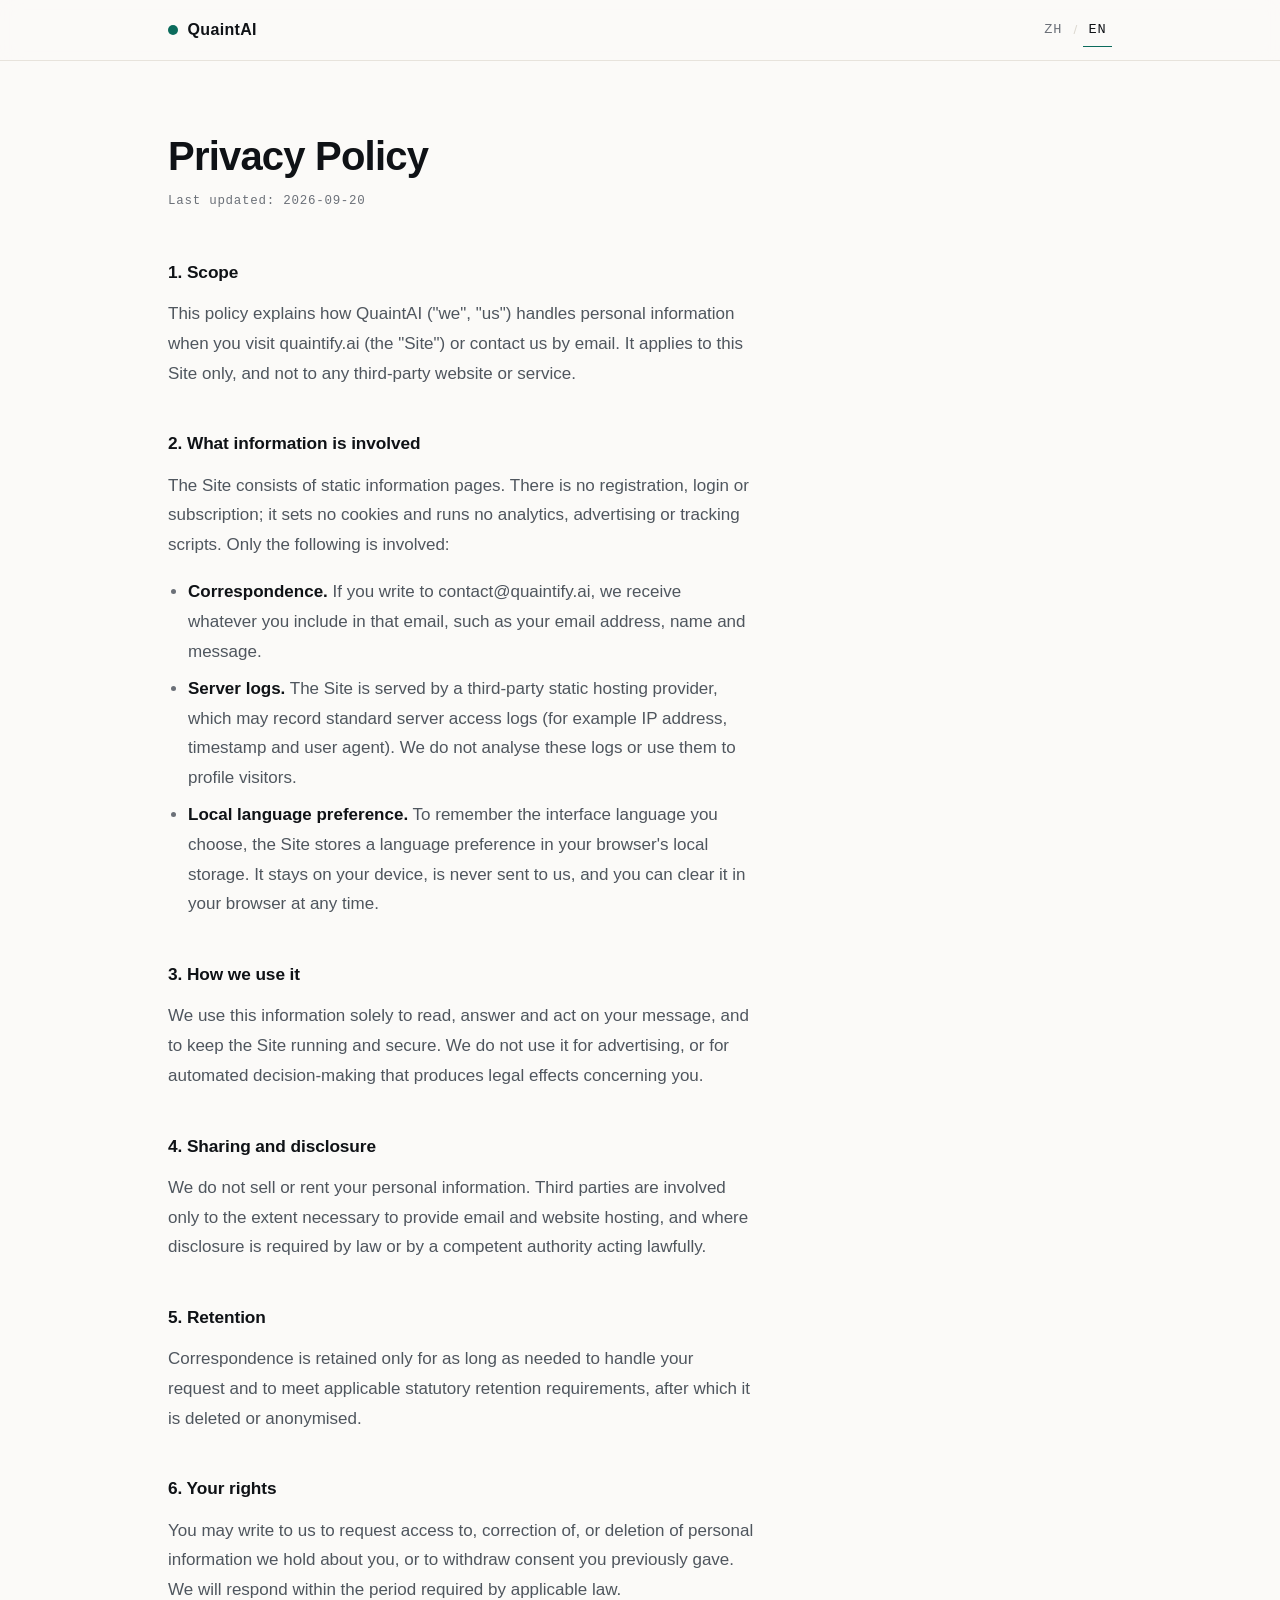
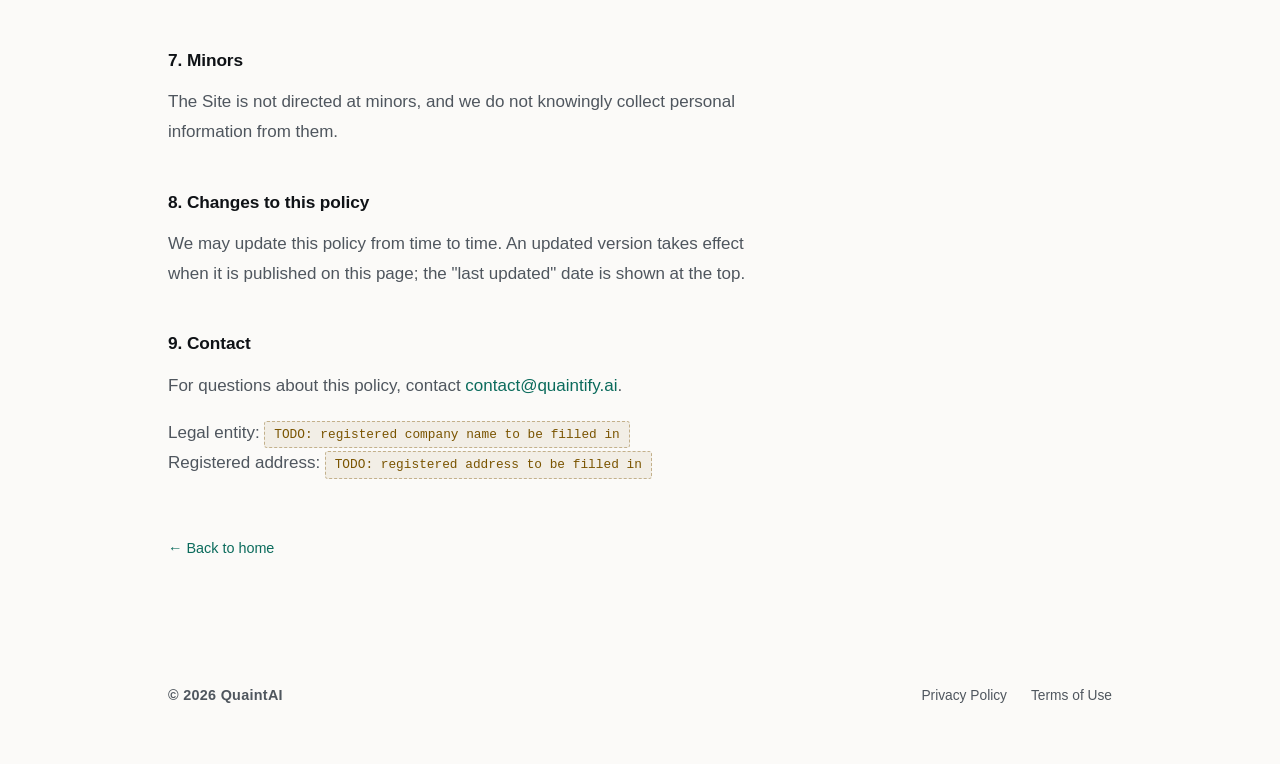
==== privacy.html @ 8a27c661 "QuaintAI placeholder site Bilingual (EN default) static one-pager plus privacy policy and terms. No " ====
<!DOCTYPE html>
<html lang="en" data-lang="en"
      data-title-zh="隐私政策 · QuaintAI"
      data-title-en="Privacy Policy · QuaintAI"
      data-desc-zh="QuaintAI 网站隐私政策：我们如何处理你在访问 quaintify.ai 或与我们来信时涉及的个人信息。"
      data-desc-en="QuaintAI website privacy policy: how we handle personal information when you visit quaintify.ai or write to us.">
<head>
<meta charset="utf-8">
<meta name="viewport" content="width=device-width, initial-scale=1">
<title>Privacy Policy · QuaintAI</title>
<meta name="description" id="meta-description" content="QuaintAI website privacy policy: how we handle personal information when you visit quaintify.ai or write to us.">
<meta name="theme-color" content="#0d0f12">
<meta name="robots" content="index, follow">
<meta property="og:type" content="article">
<meta property="og:site_name" content="QuaintAI">
<meta property="og:url" content="https://quaintify.ai/privacy.html">
<meta property="og:locale" id="og-locale" content="en_US">
<meta property="og:title" id="og-title" content="Privacy Policy · QuaintAI">
<meta property="og:description" id="og-description" content="QuaintAI website privacy policy: how we handle personal information when you visit quaintify.ai or write to us.">
<link rel="canonical" href="https://quaintify.ai/privacy.html">
<link rel="icon" href="data:image/svg+xml,%3Csvg xmlns='http://www.w3.org/2000/svg' viewBox='0 0 32 32'%3E%3Crect width='32' height='32' rx='7' fill='%230d0f12'/%3E%3Cpath d='M16 7.5a8.5 8.5 0 1 0 5.1 15.3l2.2 2.2 1.9-1.9-2.2-2.2A8.5 8.5 0 0 0 16 7.5zm0 3a5.5 5.5 0 1 1 0 11 5.5 5.5 0 0 1 0-11z' fill='%235fd3bc'/%3E%3C/svg%3E">
<link rel="stylesheet" href="assets/style.css">
</head>
<body>
<a class="skip-link" href="#main"><span lang="zh">跳到主要内容</span><span lang="en">Skip to main content</span></a>

<header class="site-header">
  <div class="wrap header-row">
    <a class="brand" href="./" aria-label="QuaintAI">
      <span class="brand-mark" aria-hidden="true"></span>
      <span class="brand-name">QuaintAI</span>
    </a>
    <div class="lang-switch" role="group" aria-label="Language / 语言">
      <button type="button" class="lang-btn" data-set-lang="zh" aria-pressed="false" aria-label="切换到中文 / Switch to Chinese">ZH</button>
      <span class="lang-sep" aria-hidden="true">/</span>
      <button type="button" class="lang-btn" data-set-lang="en" aria-pressed="true" aria-label="Switch to English">EN</button>
    </div>
  </div>
</header>

<main id="main" class="doc">
  <div class="wrap">
    <h1 class="doc-title"><span lang="zh">隐私政策</span><span lang="en">Privacy Policy</span></h1>
    <p class="doc-updated"><span lang="zh">最后更新：2026-09-20</span><span lang="en">Last updated: 2026-09-20</span></p>

    <div class="prose" lang="zh">
      <h2>一、适用范围</h2>
      <p>本政策说明 QuaintAI（以下称「我们」）在你访问 quaintify.ai（以下称「本网站」）或通过邮件与我们联系时，如何处理相关个人信息。本政策仅适用于本网站，不适用于任何第三方网站或服务。</p>

      <h2>二、我们处理哪些信息</h2>
      <p>本网站是静态信息页面，不设注册、登录或订阅功能，不使用 cookie，也不部署分析、广告或追踪脚本。涉及的信息仅限以下三类：</p>
      <ul>
        <li><strong>来信信息</strong>：当你通过 contact@quaintify.ai 与我们联系时，我们会收到你在邮件中提供的信息，例如邮箱地址、称呼与邮件正文内容。</li>
        <li><strong>访问日志</strong>：本网站由第三方静态网站托管服务承载，该服务可能按其通行做法记录服务器访问日志（例如 IP 地址、访问时间、浏览器标识）。我们不对这些日志进行分析或用户画像。</li>
        <li><strong>本地语言偏好</strong>：为记住你选择的界面语言，本网站会在你的浏览器本地存储中写入一项语言偏好。该数据仅保存在你的设备上，不会发送给我们，你可随时在浏览器中清除。</li>
      </ul>

      <h2>三、使用目的</h2>
      <p>上述信息仅用于阅读、回复和处理你的来信，以及维持本网站的正常运行与安全。我们不将其用于广告投放，也不用于对个人产生法律效果的自动化决策。</p>

      <h2>四、共享与披露</h2>
      <p>我们不出售、不出租你的个人信息。仅在下列范围内可能涉及第三方：为提供邮件与网站托管服务所必需的范围内；以及法律法规要求或主管机关依法要求披露时。</p>

      <h2>五、保存期限</h2>
      <p>来信及相关往来记录，仅在处理你的请求以及满足法定保存要求所必需的期间内保存，此后我们会删除或作匿名化处理。</p>

      <h2>六、你的权利</h2>
      <p>你可以来信要求访问、更正或删除我们持有的与你相关的个人信息，或撤回你此前作出的同意。我们会在适用法律规定的期限内答复。</p>

      <h2>七、未成年人</h2>
      <p>本网站不面向未成年人，我们也不会主动收集未成年人的个人信息。</p>

      <h2>八、本政策的变更</h2>
      <p>我们可能不时更新本政策。更新后的版本自在本页面发布之日起生效，请以页面顶部标注的「最后更新」日期为准。</p>

      <h2>九、联系方式</h2>
      <p>如对本政策有任何疑问，请联系 <a href="mailto:contact@quaintify.ai">contact@quaintify.ai</a>。</p>
      <p>
        注册主体：<span class="todo">TODO：待填写注册主体全称</span><br>
        注册地址：<span class="todo">TODO：待填写注册地址</span>
      </p>
    </div>

    <div class="prose" lang="en">
      <h2>1. Scope</h2>
      <p>This policy explains how QuaintAI ("we", "us") handles personal information when you visit quaintify.ai (the "Site") or contact us by email. It applies to this Site only, and not to any third-party website or service.</p>

      <h2>2. What information is involved</h2>
      <p>The Site consists of static information pages. There is no registration, login or subscription; it sets no cookies and runs no analytics, advertising or tracking scripts. Only the following is involved:</p>
      <ul>
        <li><strong>Correspondence.</strong> If you write to contact@quaintify.ai, we receive whatever you include in that email, such as your email address, name and message.</li>
        <li><strong>Server logs.</strong> The Site is served by a third-party static hosting provider, which may record standard server access logs (for example IP address, timestamp and user agent). We do not analyse these logs or use them to profile visitors.</li>
        <li><strong>Local language preference.</strong> To remember the interface language you choose, the Site stores a language preference in your browser's local storage. It stays on your device, is never sent to us, and you can clear it in your browser at any time.</li>
      </ul>

      <h2>3. How we use it</h2>
      <p>We use this information solely to read, answer and act on your message, and to keep the Site running and secure. We do not use it for advertising, or for automated decision-making that produces legal effects concerning you.</p>

      <h2>4. Sharing and disclosure</h2>
      <p>We do not sell or rent your personal information. Third parties are involved only to the extent necessary to provide email and website hosting, and where disclosure is required by law or by a competent authority acting lawfully.</p>

      <h2>5. Retention</h2>
      <p>Correspondence is retained only for as long as needed to handle your request and to meet applicable statutory retention requirements, after which it is deleted or anonymised.</p>

      <h2>6. Your rights</h2>
      <p>You may write to us to request access to, correction of, or deletion of personal information we hold about you, or to withdraw consent you previously gave. We will respond within the period required by applicable law.</p>

      <h2>7. Minors</h2>
      <p>The Site is not directed at minors, and we do not knowingly collect personal information from them.</p>

      <h2>8. Changes to this policy</h2>
      <p>We may update this policy from time to time. An updated version takes effect when it is published on this page; the "last updated" date is shown at the top.</p>

      <h2>9. Contact</h2>
      <p>For questions about this policy, contact <a href="mailto:contact@quaintify.ai">contact@quaintify.ai</a>.</p>
      <p>
        Legal entity: <span class="todo">TODO: registered company name to be filled in</span><br>
        Registered address: <span class="todo">TODO: registered address to be filled in</span>
      </p>
    </div>

    <a class="back-link" href="./"><span lang="zh">← 返回首页</span><span lang="en">← Back to home</span></a>
  </div>
</main>

<footer class="site-footer">
  <div class="wrap footer-row">
    <p class="footer-brand">© 2026 QuaintAI</p>
    <nav class="footer-links" aria-label="Legal">
      <a href="privacy.html"><span lang="zh">隐私政策</span><span lang="en">Privacy Policy</span></a>
      <a href="terms.html"><span lang="zh">服务条款</span><span lang="en">Terms of Use</span></a>
    </nav>
  </div>
</footer>

<script src="assets/main.js" defer></script>
</body>
</html>
---- assets/style.css ----
/* QuaintAI — static site styles. Dark by default, light under prefers-color-scheme: light. */

:root {
  --bg:        #0d0f12;
  --bg-alt:    #111419;
  --surface:   #151920;
  --line:      #232932;
  --line-soft: #1b2028;
  --fg:        #e8eaed;
  --fg-strong: #ffffff;
  --fg-muted:  #9aa3ae;
  --fg-faint:  #6c7681;
  --accent:    #5fd3bc;
  --accent-dim:#2d6f63;
  --focus:     #8fe3d1;
  --todo-fg:   #e8c15c;
  --todo-bg:   rgba(232, 193, 92, .10);
  --todo-line: rgba(232, 193, 92, .45);

  --font-sans: -apple-system, BlinkMacSystemFont, "Segoe UI", Roboto, "Helvetica Neue",
               "PingFang SC", "Hiragino Sans GB", "Microsoft YaHei", "Noto Sans CJK SC",
               "Source Han Sans SC", "WenQuanYi Micro Hei", Arial, sans-serif;
  --font-mono: ui-monospace, SFMono-Regular, "SF Mono", Menlo, Consolas,
               "Liberation Mono", monospace;

  --wrap: 62rem;
  --pad: 1.5rem;
}

@media (prefers-color-scheme: light) {
  :root {
    --bg:        #fbfaf8;
    --bg-alt:    #f2f1ed;
    --surface:   #ffffff;
    --line:      #ddd9d1;
    --line-soft: #e7e3dc;
    --fg:        #24282d;
    --fg-strong: #0f1216;
    --fg-muted:  #4f565e;
    --fg-faint:  #6b7078;
    --accent:    #0b6b5c;
    --accent-dim:#9ecdc3;
    --focus:     #0b6b5c;
    --todo-fg:   #7a5400;
    --todo-bg:   rgba(122, 84, 0, .07);
    --todo-line: rgba(122, 84, 0, .40);
  }
}

*, *::before, *::after { box-sizing: border-box; }

html {
  scroll-behavior: smooth;
  -webkit-text-size-adjust: 100%;
}
@media (prefers-reduced-motion: reduce) {
  html { scroll-behavior: auto; }
}

body {
  margin: 0;
  background: var(--bg);
  color: var(--fg);
  font-family: var(--font-sans);
  font-size: 17px;
  line-height: 1.75;
  -webkit-font-smoothing: antialiased;
  text-rendering: optimizeLegibility;
}

/* ---- bilingual visibility ---------------------------------------------- */
html[data-lang="zh"] body [lang="en"] { display: none; }
html[data-lang="en"] body [lang="zh"] { display: none; }

.wrap {
  width: 100%;
  max-width: var(--wrap);
  margin: 0 auto;
  padding: 0 var(--pad);
}

strong { color: var(--fg-strong); font-weight: 600; }

a { color: var(--accent); text-decoration: none; }
a:hover { text-decoration: underline; text-underline-offset: 3px; }

:focus-visible {
  outline: 2px solid var(--focus);
  outline-offset: 3px;
  border-radius: 2px;
}

.skip-link {
  position: absolute;
  left: -9999px;
  top: 0;
  background: var(--surface);
  color: var(--fg-strong);
  padding: .6rem 1rem;
  border: 1px solid var(--line);
  z-index: 10;
}
.skip-link:focus { left: 1rem; top: 1rem; }

/* ---- header ------------------------------------------------------------ */
.site-header {
  position: sticky;
  top: 0;
  z-index: 5;
  background: color-mix(in srgb, var(--bg) 86%, transparent);
  backdrop-filter: blur(10px);
  border-bottom: 1px solid var(--line-soft);
}
@supports not (backdrop-filter: blur(10px)) {
  .site-header { background: var(--bg); }
}

.header-row {
  display: flex;
  align-items: center;
  justify-content: space-between;
  gap: 1rem;
  min-height: 60px;
}

.brand {
  display: inline-flex;
  align-items: center;
  gap: .6rem;
  color: var(--fg-strong);
}
.brand:hover { text-decoration: none; }
.brand-mark {
  width: 10px; height: 10px;
  border-radius: 50%;
  background: var(--accent);
  flex: 0 0 auto;
}
.brand-name {
  font-weight: 600;
  letter-spacing: .02em;
  font-size: 1rem;
}

.lang-switch {
  display: inline-flex;
  align-items: center;
  gap: .35rem;
  font-size: .85rem;
}
.lang-btn {
  appearance: none;
  background: none;
  border: 0;
  padding: .3rem .35rem;
  margin: 0;
  color: var(--fg-faint);
  font: inherit;
  font-family: var(--font-mono);
  letter-spacing: .06em;
  cursor: pointer;
  border-bottom: 1px solid transparent;
  display: inline-block;
}
.lang-btn:hover { color: var(--fg); }
.lang-btn[aria-pressed="true"] {
  color: var(--fg-strong);
  border-bottom-color: var(--accent);
}
.lang-sep { color: var(--line); }

/* ---- hero -------------------------------------------------------------- */
.hero {
  padding: clamp(3.75rem, 11vw, 7.5rem) 0 clamp(2.75rem, 7vw, 4.75rem);
  border-bottom: 1px solid var(--line-soft);
}

.eyebrow {
  margin: 0 0 1.4rem;
  font-family: var(--font-mono);
  font-size: .76rem;
  letter-spacing: .14em;
  text-transform: uppercase;
  color: var(--fg-faint);
}

.hero-title {
  margin: 0 0 1.5rem;
  font-size: clamp(2.4rem, 7vw, 3.8rem);
  line-height: 1.05;
  letter-spacing: -.02em;
  font-weight: 600;
  color: var(--fg-strong);
}

.hero-statement {
  margin: 0;
  max-width: 44ch;
  font-size: clamp(1.1rem, 2.4vw, 1.35rem);
  line-height: 1.6;
  color: var(--fg);
  text-wrap: pretty;
}
html[data-lang="en"] .hero-statement { max-width: 52ch; }


/* ---- sections ---------------------------------------------------------- */
.section {
  padding: clamp(3rem, 7.5vw, 5rem) 0;
  border-bottom: 1px solid var(--line-soft);
}
.section-alt { background: var(--bg-alt); }

.section-title {
  margin: 0 0 clamp(1.75rem, 4vw, 2.5rem);
  font-size: .8rem;
  font-weight: 600;
  letter-spacing: .18em;
  text-transform: uppercase;
  color: var(--fg-faint);
  font-family: var(--font-mono);
}

.lede {
  margin: 0 0 1.2rem;
  max-width: 56ch;
  font-size: clamp(1.02rem, 2vw, 1.18rem);
  line-height: 1.7;
  color: var(--fg);
}
.lede:last-child { margin-bottom: 0; }

/* ---- contact ----------------------------------------------------------- */
.contact-mail {
  margin: 0 0 1.75rem;
  font-size: clamp(1.3rem, 4vw, 1.75rem);
  letter-spacing: -.01em;
}
.contact-mail a {
  color: var(--fg-strong);
  border-bottom: 1px solid var(--accent-dim);
  padding-bottom: 2px;
  word-break: break-word;
}
.contact-mail a:hover {
  color: var(--accent);
  border-bottom-color: var(--accent);
  text-decoration: none;
}

.facts { margin: 0; max-width: 58ch; }
.fact {
  display: grid;
  grid-template-columns: 11rem 1fr;
  gap: .25rem 1.5rem;
  padding: .85rem 0;
  border-top: 1px solid var(--line-soft);
}
.fact:first-of-type { border-top: 0; padding-top: 0; }
.fact dt {
  font-family: var(--font-mono);
  font-size: .76rem;
  letter-spacing: .1em;
  text-transform: uppercase;
  color: var(--fg-faint);
  padding-top: .3rem;
}
.fact dd { margin: 0; color: var(--fg); }
.fact .mono {
  font-family: var(--font-mono);
  font-size: .92rem;
  letter-spacing: .02em;
}

.todo {
  display: inline-block;
  font-family: var(--font-mono);
  font-size: .8rem;
  line-height: 1.5;
  color: var(--todo-fg);
  background: var(--todo-bg);
  border: 1px dashed var(--todo-line);
  border-radius: 3px;
  padding: .2rem .55rem;
}

/* ---- legal pages ------------------------------------------------------- */
.doc { padding: clamp(2.5rem, 7vw, 4.5rem) 0 clamp(3rem, 8vw, 5rem); }
.doc-title {
  margin: 0 0 .75rem;
  font-size: clamp(1.8rem, 5vw, 2.5rem);
  line-height: 1.15;
  letter-spacing: -.02em;
  font-weight: 600;
  color: var(--fg-strong);
}
.doc-updated {
  margin: 0 0 clamp(2rem, 5vw, 2.75rem);
  font-family: var(--font-mono);
  font-size: .78rem;
  letter-spacing: .06em;
  color: var(--fg-faint);
}
.prose { max-width: 62ch; }
.prose h2 {
  margin: 2.5rem 0 .75rem;
  font-size: 1.08rem;
  font-weight: 600;
  color: var(--fg-strong);
  letter-spacing: -.005em;
}
.prose h2:first-child { margin-top: 0; }
.prose p { margin: 0 0 1.1rem; color: var(--fg-muted); }
.prose ul { margin: 0 0 1.1rem; padding-left: 1.25rem; }
.prose li { margin-bottom: .45rem; color: var(--fg-muted); }
.prose li::marker { color: var(--fg-faint); }
.prose a { word-break: break-word; }
.back-link { display: inline-block; margin-top: 2.5rem; font-size: .9rem; }

/* ---- footer ------------------------------------------------------------ */
.site-footer { padding: 2.5rem 0 3rem; }
.footer-row {
  display: flex;
  flex-wrap: wrap;
  align-items: baseline;
  justify-content: space-between;
  gap: 1rem 1.5rem;
}
.footer-brand {
  margin: 0 0 .5rem;
  font-weight: 600;
  color: var(--fg-muted);
  font-size: .9rem;
  letter-spacing: .02em;
}
.footer-note {
  margin: 0;
  font-size: .82rem;
  color: var(--fg-faint);
}
.footer-links {
  display: flex;
  flex-wrap: wrap;
  gap: .5rem 1.5rem;
  font-size: .86rem;
}
.footer-links a { color: var(--fg-muted); }
.footer-links a:hover { color: var(--accent); }

/* ---- responsive -------------------------------------------------------- */
@media (max-width: 640px) {
  body { font-size: 16px; }
  :root { --pad: 1.25rem; }

  .fact { grid-template-columns: 1fr; gap: .3rem; }
  .fact dt { padding-top: 0; }
}

@media print {
  .site-header, .skip-link { display: none; }
  body { background: #fff; color: #000; }
}
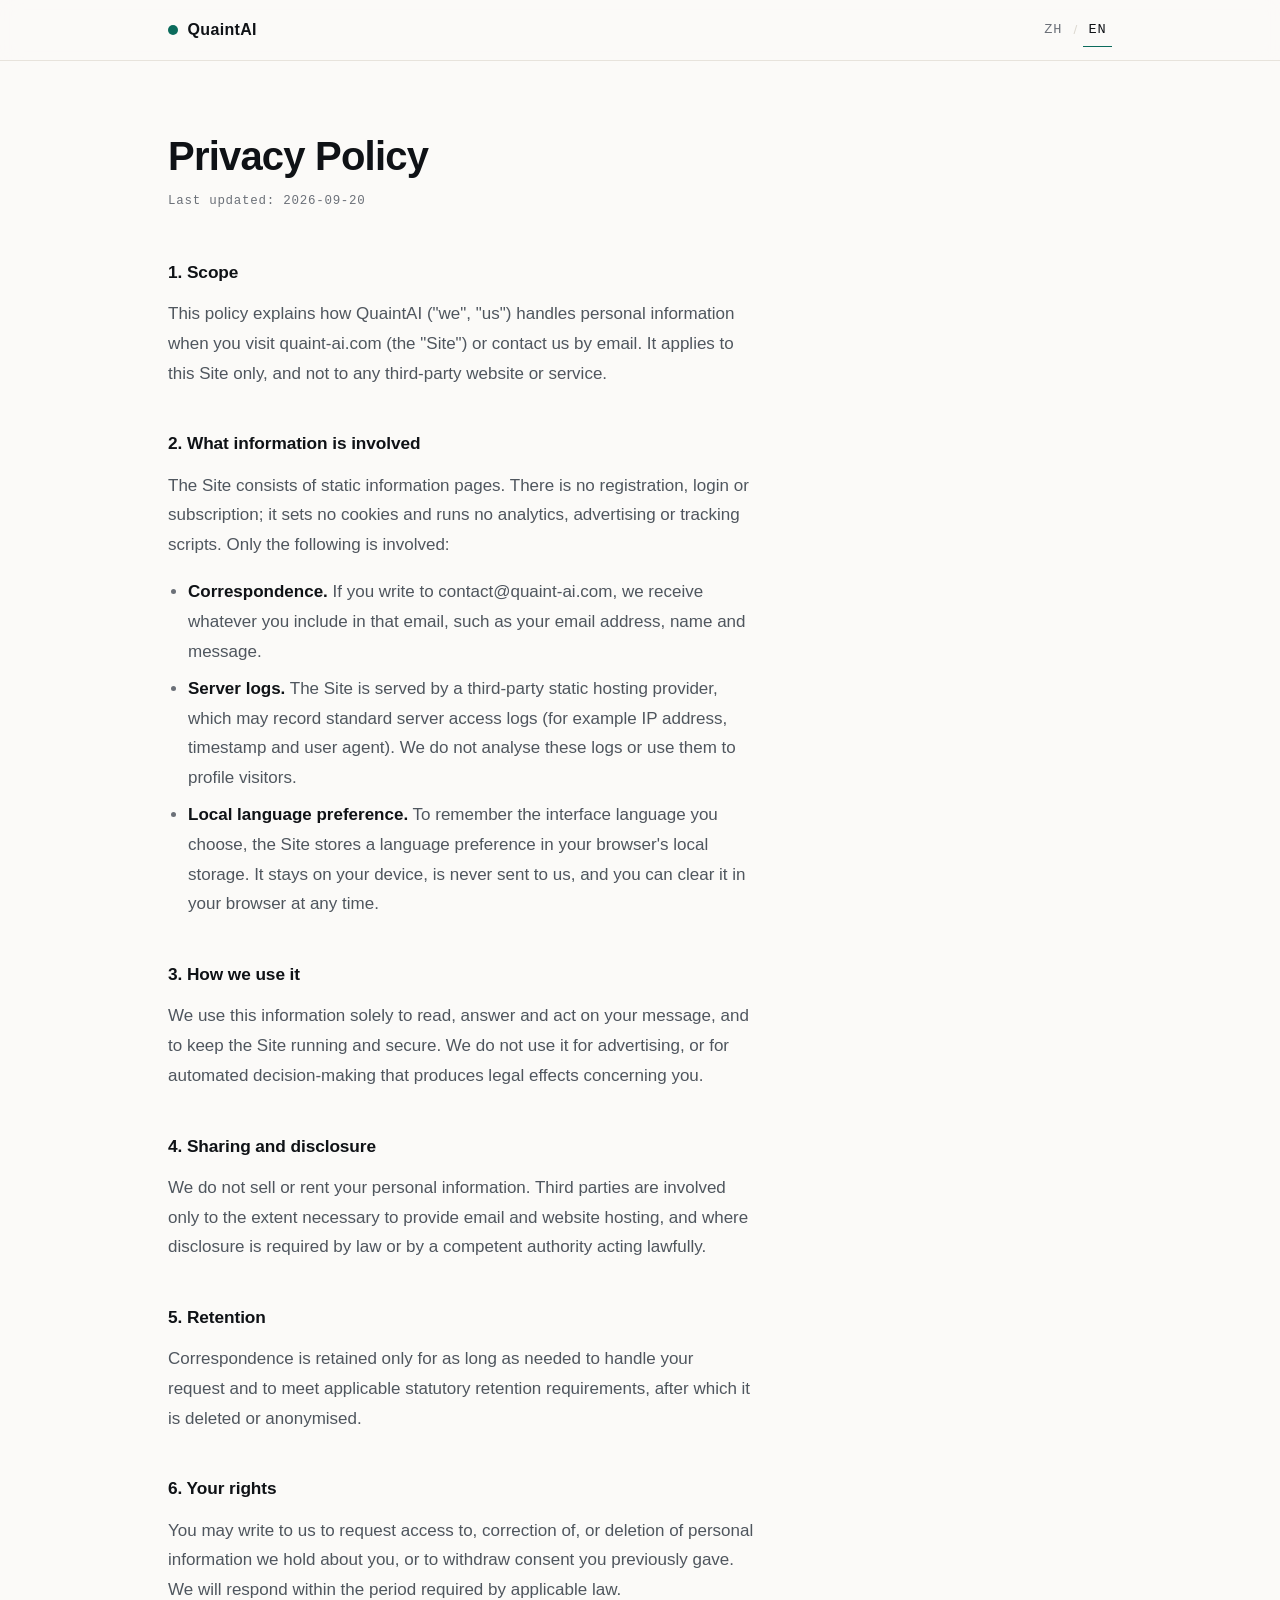
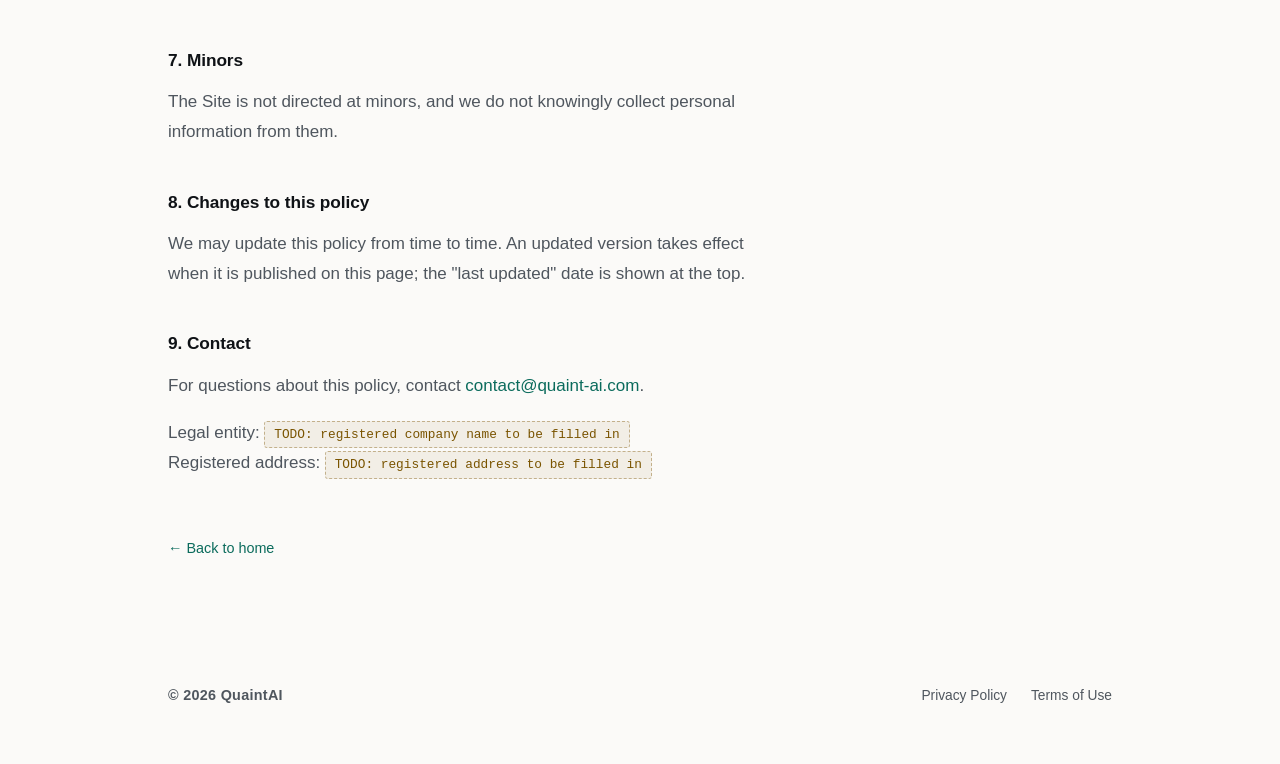
==== commit b284c45a: "Switch site domain and contact address to quaint-ai.com" ====
--- a/privacy.html
+++ b/privacy.html
@@ -2,22 +2,22 @@
 <html lang="en" data-lang="en"
       data-title-zh="隐私政策 · QuaintAI"
       data-title-en="Privacy Policy · QuaintAI"
-      data-desc-zh="QuaintAI 网站隐私政策：我们如何处理你在访问 quaintify.ai 或与我们来信时涉及的个人信息。"
-      data-desc-en="QuaintAI website privacy policy: how we handle personal information when you visit quaintify.ai or write to us.">
+      data-desc-zh="QuaintAI 网站隐私政策：我们如何处理你在访问 quaint-ai.com 或与我们来信时涉及的个人信息。"
+      data-desc-en="QuaintAI website privacy policy: how we handle personal information when you visit quaint-ai.com or write to us.">
 <head>
 <meta charset="utf-8">
 <meta name="viewport" content="width=device-width, initial-scale=1">
 <title>Privacy Policy · QuaintAI</title>
-<meta name="description" id="meta-description" content="QuaintAI website privacy policy: how we handle personal information when you visit quaintify.ai or write to us.">
+<meta name="description" id="meta-description" content="QuaintAI website privacy policy: how we handle personal information when you visit quaint-ai.com or write to us.">
 <meta name="theme-color" content="#0d0f12">
 <meta name="robots" content="index, follow">
 <meta property="og:type" content="article">
 <meta property="og:site_name" content="QuaintAI">
-<meta property="og:url" content="https://quaintify.ai/privacy.html">
+<meta property="og:url" content="https://quaint-ai.com/privacy.html">
 <meta property="og:locale" id="og-locale" content="en_US">
 <meta property="og:title" id="og-title" content="Privacy Policy · QuaintAI">
-<meta property="og:description" id="og-description" content="QuaintAI website privacy policy: how we handle personal information when you visit quaintify.ai or write to us.">
-<link rel="canonical" href="https://quaintify.ai/privacy.html">
+<meta property="og:description" id="og-description" content="QuaintAI website privacy policy: how we handle personal information when you visit quaint-ai.com or write to us.">
+<link rel="canonical" href="https://quaint-ai.com/privacy.html">
 <link rel="icon" href="data:image/svg+xml,%3Csvg xmlns='http://www.w3.org/2000/svg' viewBox='0 0 32 32'%3E%3Crect width='32' height='32' rx='7' fill='%230d0f12'/%3E%3Cpath d='M16 7.5a8.5 8.5 0 1 0 5.1 15.3l2.2 2.2 1.9-1.9-2.2-2.2A8.5 8.5 0 0 0 16 7.5zm0 3a5.5 5.5 0 1 1 0 11 5.5 5.5 0 0 1 0-11z' fill='%235fd3bc'/%3E%3C/svg%3E">
 <link rel="stylesheet" href="assets/style.css">
 </head>
@@ -45,12 +45,12 @@
 
     <div class="prose" lang="zh">
       <h2>一、适用范围</h2>
-      <p>本政策说明 QuaintAI（以下称「我们」）在你访问 quaintify.ai（以下称「本网站」）或通过邮件与我们联系时，如何处理相关个人信息。本政策仅适用于本网站，不适用于任何第三方网站或服务。</p>
+      <p>本政策说明 QuaintAI（以下称「我们」）在你访问 quaint-ai.com（以下称「本网站」）或通过邮件与我们联系时，如何处理相关个人信息。本政策仅适用于本网站，不适用于任何第三方网站或服务。</p>
 
       <h2>二、我们处理哪些信息</h2>
       <p>本网站是静态信息页面，不设注册、登录或订阅功能，不使用 cookie，也不部署分析、广告或追踪脚本。涉及的信息仅限以下三类：</p>
       <ul>
-        <li><strong>来信信息</strong>：当你通过 contact@quaintify.ai 与我们联系时，我们会收到你在邮件中提供的信息，例如邮箱地址、称呼与邮件正文内容。</li>
+        <li><strong>来信信息</strong>：当你通过 contact@quaint-ai.com 与我们联系时，我们会收到你在邮件中提供的信息，例如邮箱地址、称呼与邮件正文内容。</li>
         <li><strong>访问日志</strong>：本网站由第三方静态网站托管服务承载，该服务可能按其通行做法记录服务器访问日志（例如 IP 地址、访问时间、浏览器标识）。我们不对这些日志进行分析或用户画像。</li>
         <li><strong>本地语言偏好</strong>：为记住你选择的界面语言，本网站会在你的浏览器本地存储中写入一项语言偏好。该数据仅保存在你的设备上，不会发送给我们，你可随时在浏览器中清除。</li>
       </ul>
@@ -74,7 +74,7 @@
       <p>我们可能不时更新本政策。更新后的版本自在本页面发布之日起生效，请以页面顶部标注的「最后更新」日期为准。</p>
 
       <h2>九、联系方式</h2>
-      <p>如对本政策有任何疑问，请联系 <a href="mailto:contact@quaintify.ai">contact@quaintify.ai</a>。</p>
+      <p>如对本政策有任何疑问，请联系 <a href="mailto:contact@quaint-ai.com">contact@quaint-ai.com</a>。</p>
       <p>
         注册主体：<span class="todo">TODO：待填写注册主体全称</span><br>
         注册地址：<span class="todo">TODO：待填写注册地址</span>
@@ -83,12 +83,12 @@
 
     <div class="prose" lang="en">
       <h2>1. Scope</h2>
-      <p>This policy explains how QuaintAI ("we", "us") handles personal information when you visit quaintify.ai (the "Site") or contact us by email. It applies to this Site only, and not to any third-party website or service.</p>
+      <p>This policy explains how QuaintAI ("we", "us") handles personal information when you visit quaint-ai.com (the "Site") or contact us by email. It applies to this Site only, and not to any third-party website or service.</p>
 
       <h2>2. What information is involved</h2>
       <p>The Site consists of static information pages. There is no registration, login or subscription; it sets no cookies and runs no analytics, advertising or tracking scripts. Only the following is involved:</p>
       <ul>
-        <li><strong>Correspondence.</strong> If you write to contact@quaintify.ai, we receive whatever you include in that email, such as your email address, name and message.</li>
+        <li><strong>Correspondence.</strong> If you write to contact@quaint-ai.com, we receive whatever you include in that email, such as your email address, name and message.</li>
         <li><strong>Server logs.</strong> The Site is served by a third-party static hosting provider, which may record standard server access logs (for example IP address, timestamp and user agent). We do not analyse these logs or use them to profile visitors.</li>
         <li><strong>Local language preference.</strong> To remember the interface language you choose, the Site stores a language preference in your browser's local storage. It stays on your device, is never sent to us, and you can clear it in your browser at any time.</li>
       </ul>
@@ -112,7 +112,7 @@
       <p>We may update this policy from time to time. An updated version takes effect when it is published on this page; the "last updated" date is shown at the top.</p>
 
       <h2>9. Contact</h2>
-      <p>For questions about this policy, contact <a href="mailto:contact@quaintify.ai">contact@quaintify.ai</a>.</p>
+      <p>For questions about this policy, contact <a href="mailto:contact@quaint-ai.com">contact@quaint-ai.com</a>.</p>
       <p>
         Legal entity: <span class="todo">TODO: registered company name to be filled in</span><br>
         Registered address: <span class="todo">TODO: registered address to be filled in</span>
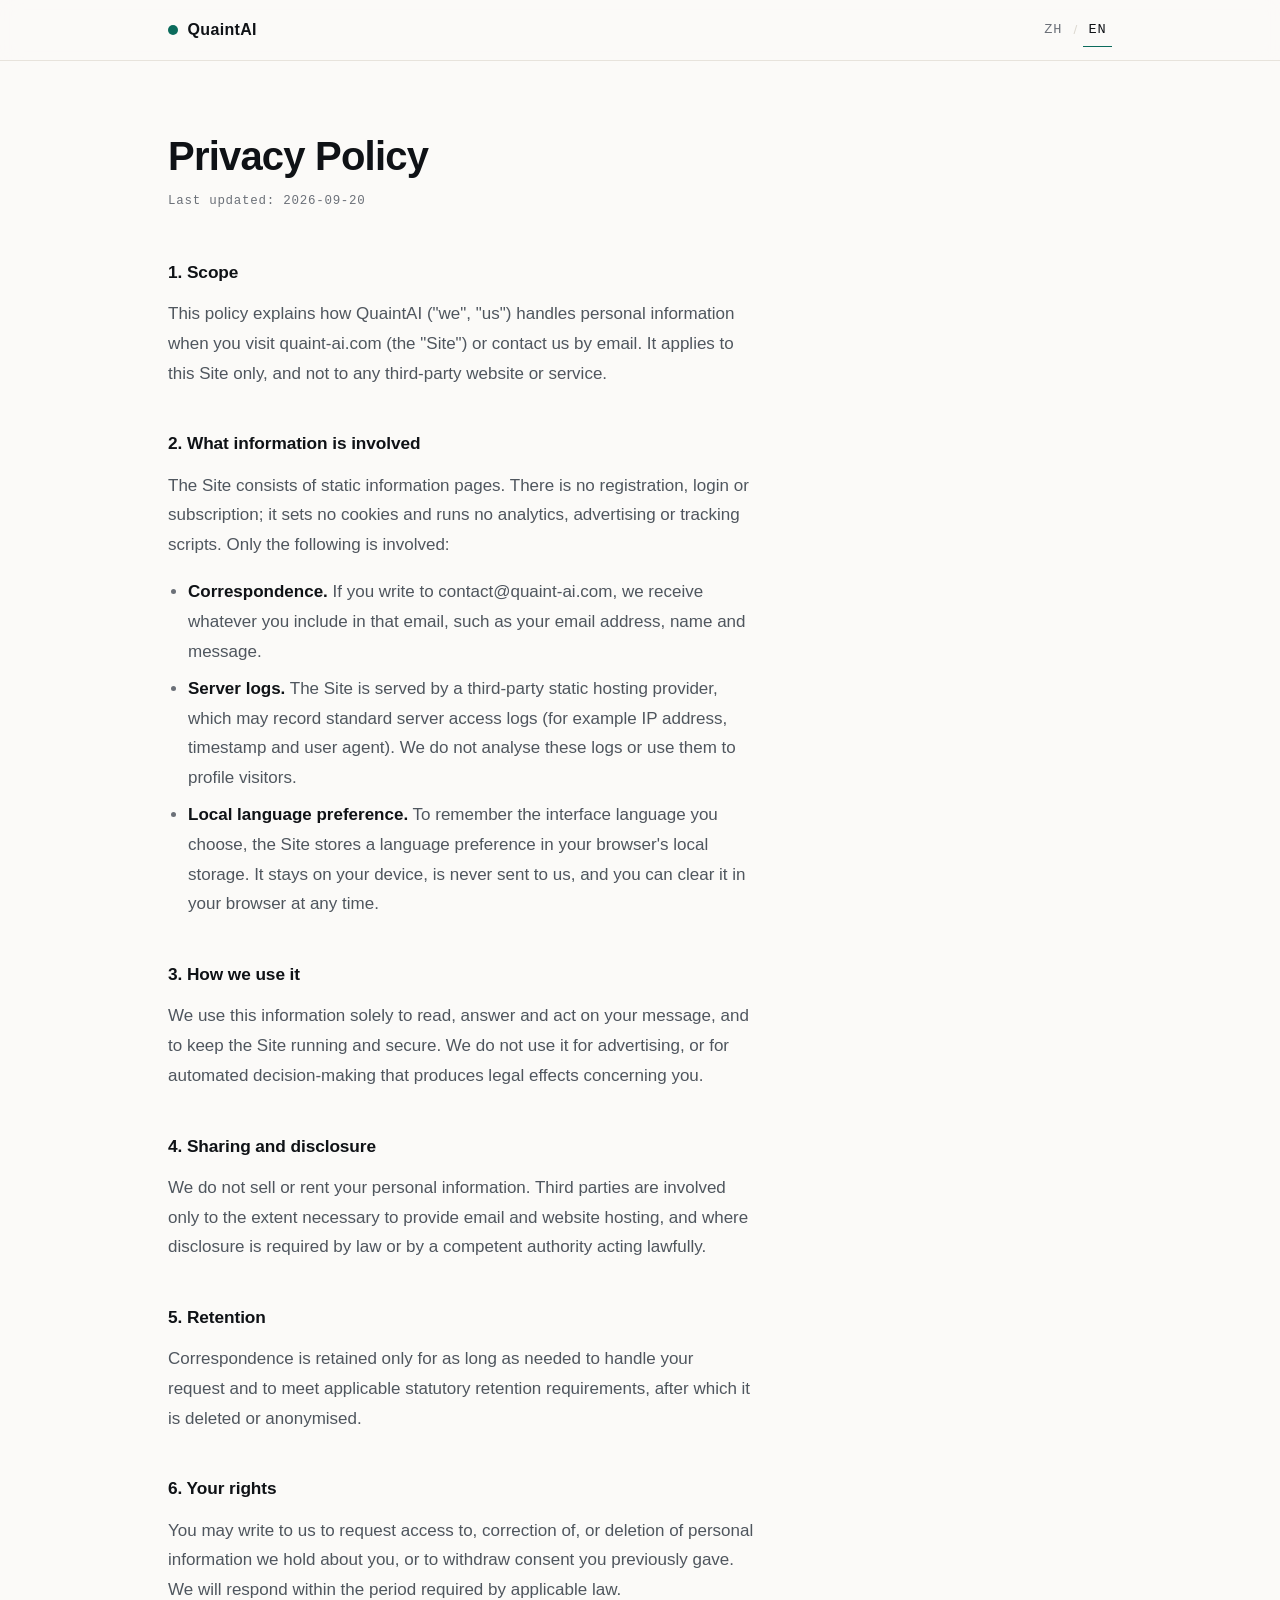
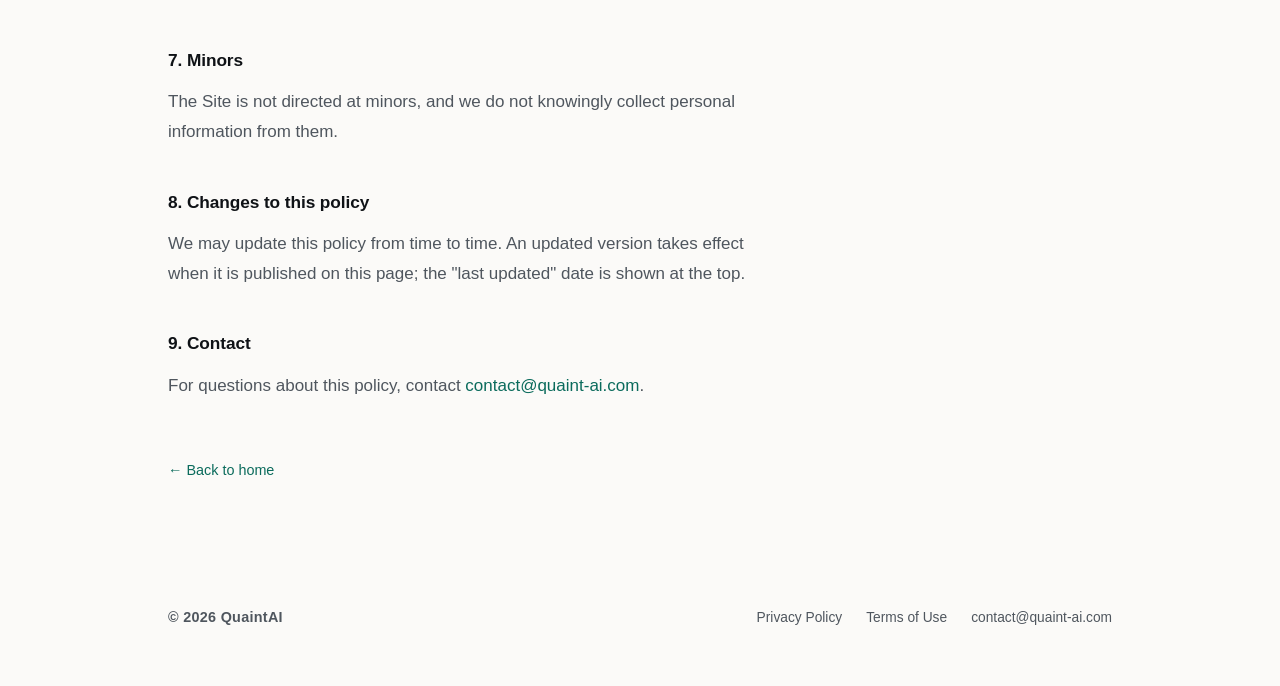
==== commit 4cfbc49f: "Contact: keep email only; drop entity/address placeholders sitewide" ====
--- a/privacy.html
+++ b/privacy.html
@@ -75,10 +75,6 @@
 
       <h2>九、联系方式</h2>
       <p>如对本政策有任何疑问，请联系 <a href="mailto:contact@quaint-ai.com">contact@quaint-ai.com</a>。</p>
-      <p>
-        注册主体：<span class="todo">TODO：待填写注册主体全称</span><br>
-        注册地址：<span class="todo">TODO：待填写注册地址</span>
-      </p>
     </div>
 
     <div class="prose" lang="en">
@@ -113,10 +109,6 @@
 
       <h2>9. Contact</h2>
       <p>For questions about this policy, contact <a href="mailto:contact@quaint-ai.com">contact@quaint-ai.com</a>.</p>
-      <p>
-        Legal entity: <span class="todo">TODO: registered company name to be filled in</span><br>
-        Registered address: <span class="todo">TODO: registered address to be filled in</span>
-      </p>
     </div>
 
     <a class="back-link" href="./"><span lang="zh">← 返回首页</span><span lang="en">← Back to home</span></a>
@@ -129,6 +121,7 @@
     <nav class="footer-links" aria-label="Legal">
       <a href="privacy.html"><span lang="zh">隐私政策</span><span lang="en">Privacy Policy</span></a>
       <a href="terms.html"><span lang="zh">服务条款</span><span lang="en">Terms of Use</span></a>
+      <a href="mailto:contact@quaint-ai.com">contact@quaint-ai.com</a>
     </nav>
   </div>
 </footer>
